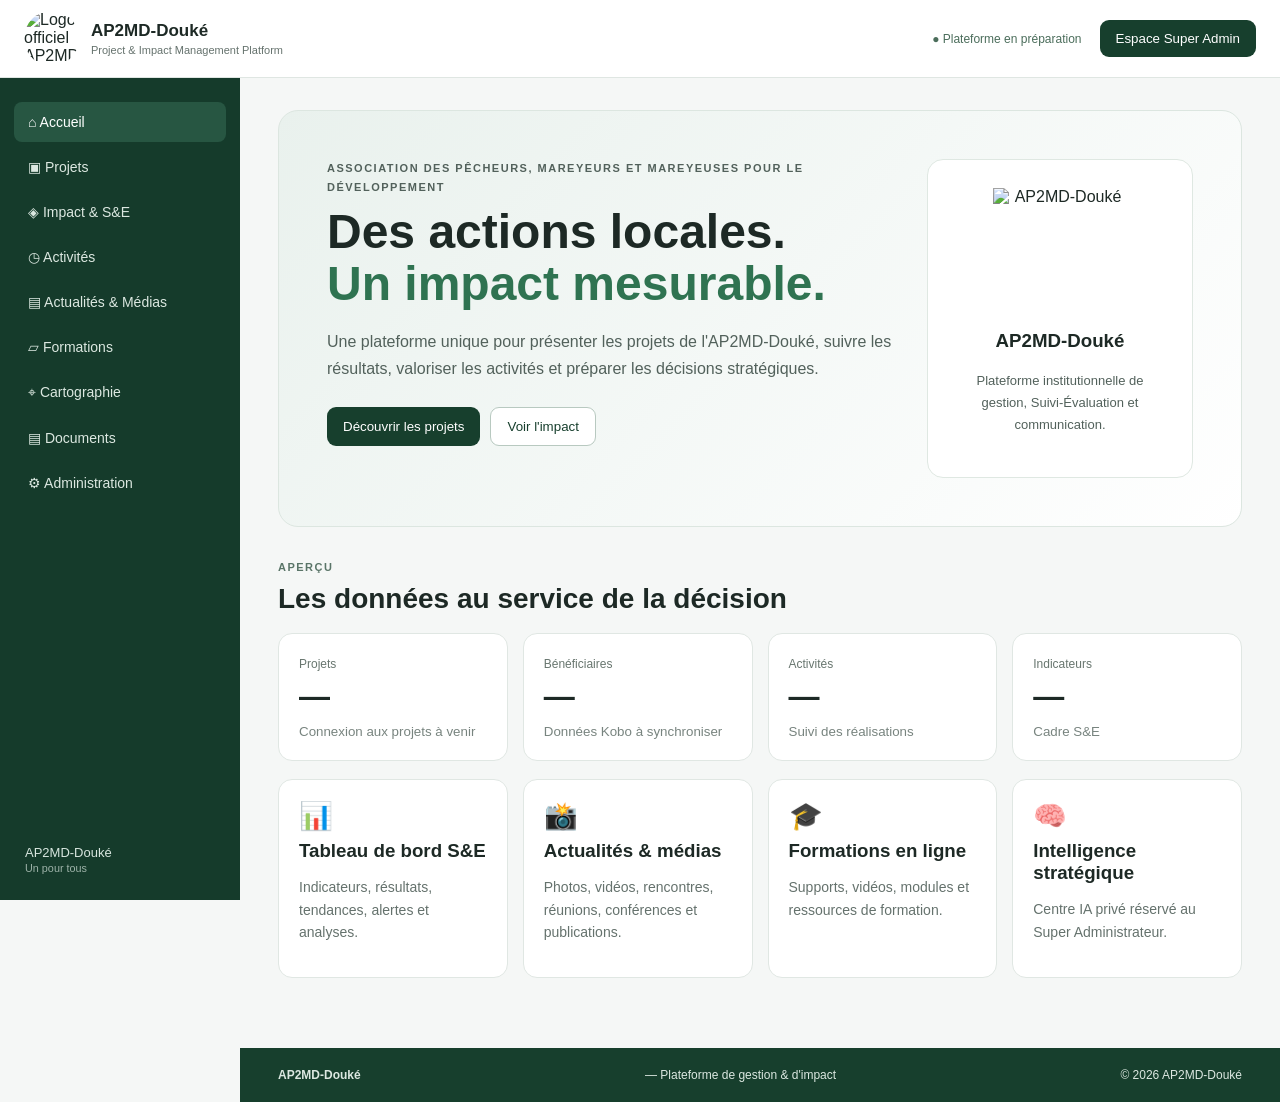
==== index.html @ ea9cf7ab "Installation de la première interface AP2MD-Douké" ====
<!DOCTYPE html>
<html lang="fr">
<head>
  <meta charset="UTF-8">
  <meta name="viewport" content="width=device-width, initial-scale=1.0">
  <title>AP2MD-Douké | Plateforme de gestion & d'impact</title>
  <meta name="description" content="Plateforme institutionnelle de gestion, suivi-évaluation et valorisation de l'impact de l'AP2MD-Douké.">
  <link rel="stylesheet" href="styles.css">
</head>
<body>
  <header class="topbar">
    <div class="brand">
      <img src="assets/logo-ap2md.jpg" alt="Logo officiel AP2MD-Douké">
      <div>
        <strong>AP2MD-Douké</strong>
        <span>Project & Impact Management Platform</span>
      </div>
    </div>
    <button class="menu-btn" onclick="toggleSidebar()">☰</button>
    <div class="top-actions">
      <span class="status">● Plateforme en préparation</span>
      <button class="admin-btn" onclick="showSection('admin')">Espace Super Admin</button>
    </div>
  </header>

  <aside id="sidebar">
    <nav>
      <button class="nav-item active" onclick="showSection('home', this)">⌂ Accueil</button>
      <button class="nav-item" onclick="showSection('projects', this)">▣ Projets</button>
      <button class="nav-item" onclick="showSection('impact', this)">◈ Impact & S&E</button>
      <button class="nav-item" onclick="showSection('activities', this)">◷ Activités</button>
      <button class="nav-item" onclick="showSection('media', this)">▤ Actualités & Médias</button>
      <button class="nav-item" onclick="showSection('training', this)">▱ Formations</button>
      <button class="nav-item" onclick="showSection('map', this)">⌖ Cartographie</button>
      <button class="nav-item" onclick="showSection('documents', this)">▤ Documents</button>
      <button class="nav-item" onclick="showSection('admin', this)">⚙ Administration</button>
    </nav>
    <div class="sidebar-footer">AP2MD-Douké<br><small>Un pour tous</small></div>
  </aside>

  <main>
    <section id="home" class="page active-page">
      <div class="hero">
        <div class="hero-copy">
          <p class="eyebrow">ASSOCIATION DES PÊCHEURS, MAREYEURS ET MAREYEUSES POUR LE DÉVELOPPEMENT</p>
          <h1>Des actions locales.<br><span>Un impact mesurable.</span></h1>
          <p>Une plateforme unique pour présenter les projets de l'AP2MD-Douké, suivre les résultats, valoriser les activités et préparer les décisions stratégiques.</p>
          <div class="hero-actions">
            <button onclick="showSection('projects')">Découvrir les projets</button>
            <button class="secondary" onclick="showSection('impact')">Voir l'impact</button>
          </div>
        </div>
        <div class="hero-card">
          <img src="assets/logo-ap2md.jpg" alt="AP2MD-Douké">
          <h3>AP2MD-Douké</h3>
          <p>Plateforme institutionnelle de gestion, Suivi-Évaluation et communication.</p>
        </div>
      </div>

      <div class="section-title">
        <div><p class="eyebrow">APERÇU</p><h2>Les données au service de la décision</h2></div>
      </div>
      <div class="cards">
        <div class="metric"><span>Projets</span><strong>—</strong><small>Connexion aux projets à venir</small></div>
        <div class="metric"><span>Bénéficiaires</span><strong>—</strong><small>Données Kobo à synchroniser</small></div>
        <div class="metric"><span>Activités</span><strong>—</strong><small>Suivi des réalisations</small></div>
        <div class="metric"><span>Indicateurs</span><strong>—</strong><small>Cadre S&E</small></div>
      </div>

      <div class="feature-grid">
        <article><div class="icon">📊</div><h3>Tableau de bord S&E</h3><p>Indicateurs, résultats, tendances, alertes et analyses.</p></article>
        <article><div class="icon">📸</div><h3>Actualités & médias</h3><p>Photos, vidéos, rencontres, réunions, conférences et publications.</p></article>
        <article><div class="icon">🎓</div><h3>Formations en ligne</h3><p>Supports, vidéos, modules et ressources de formation.</p></article>
        <article><div class="icon">🧠</div><h3>Intelligence stratégique</h3><p>Centre IA privé réservé au Super Administrateur.</p></article>
      </div>
    </section>

    <section id="projects" class="page">
      <div class="section-title"><p class="eyebrow">PORTFOLIO</p><h2>Projets AP2MD-Douké</h2></div>
      <div class="empty-panel"><h3>Les projets seront connectés ici</h3><p>Chaque projet aura sa fiche : bailleur, budget, dates, zones, objectifs, résultats, indicateurs, activités, médias et documents.</p><button onclick="showSection('admin')">Configurer le premier projet</button></div>
    </section>

    <section id="impact" class="page">
      <div class="section-title"><p class="eyebrow">SUIVI & ÉVALUATION</p><h2>Dashboard Impact</h2></div>
      <div class="dashboard-grid">
        <div class="panel large"><h3>Performance des indicateurs</h3><div class="placeholder-chart">Les graphiques apparaîtront après connexion aux données Kobo.</div></div>
        <div class="panel"><h3>Alertes S&E</h3><ul class="list"><li>● Aucune alerte — données non connectées</li><li>● Contrôle qualité automatique à venir</li><li>● Analyse des écarts à venir</li></ul></div>
      </div>
    </section>

    <section id="activities" class="page">
      <div class="section-title"><p class="eyebrow">MISE EN ŒUVRE</p><h2>Activités & suivi terrain</h2></div>
      <div class="empty-panel"><h3>Registre des activités</h3><p>Date, projet, activité, lieu, équipe, résultats, quantité, bénéficiaires, photos, pièces justificatives et coordonnées GPS.</p></div>
    </section>

    <section id="media" class="page">
      <div class="section-title"><p class="eyebrow">COMMUNICATION</p><h2>Actualités & Médias</h2></div>
      <div class="media-grid">
        <article class="media-card"><div class="media-placeholder">📷</div><h3>Photos d'activités</h3><p>Albums par projet, date, lieu et activité.</p></article>
        <article class="media-card"><div class="media-placeholder">🎥</div><h3>Vidéos</h3><p>Reportages, formations et événements.</p></article>
        <article class="media-card"><div class="media-placeholder">📰</div><h3>Publications</h3><p>Actualités et communications institutionnelles.</p></article>
      </div>
    </section>

    <section id="training" class="page">
      <div class="section-title"><p class="eyebrow">AP2MD ACADEMY</p><h2>Formations en ligne</h2></div>
      <div class="empty-panel"><h3>Centre de formation</h3><p>Modules, vidéos, PDF, évaluations, inscriptions et événements en direct pourront être ajoutés ici.</p></div>
    </section>

    <section id="map" class="page">
      <div class="section-title"><p class="eyebrow">TERRITOIRES</p><h2>Cartographie des interventions</h2></div>
      <div class="map-placeholder"><div>⌖</div><h3>Carte interactive AP2MD</h3><p>Les geopoints provenant de Kobo seront affichés ici après intégration.</p></div>
    </section>

    <section id="documents" class="page">
      <div class="section-title"><p class="eyebrow">RESSOURCES</p><h2>Bibliothèque documentaire</h2></div>
      <div class="empty-panel"><h3>Documents AP2MD</h3><p>TDR, rapports, conventions, PV, listes, guides, supports de formation et documents publics.</p></div>
    </section>

    <section id="admin" class="page">
      <div class="section-title"><p class="eyebrow">ACCÈS PRIVÉ</p><h2>Centre Super Administrateur</h2></div>
      <div class="admin-warning"><strong>Zone privée — Super Administrateur</strong><p>Cette interface est la structure de départ. La véritable authentification, les droits d'accès, la connexion Kobo, Supabase et les modules IA seront sécurisés côté serveur.</p></div>
      <div class="admin-grid">
        <article><div class="icon">🔗</div><h3>Connexion Kobo</h3><p>Synchronisation des soumissions et données terrain.</p><button>À configurer</button></article>
        <article><div class="icon">🧠</div><h3>Centre IA stratégique</h3><p>Analyse S&E, risques, rapports, planification et aide à la décision.</p><button>À configurer</button></article>
        <article><div class="icon">👥</div><h3>Utilisateurs & rôles</h3><p>Super Admin, administrateurs, S&E et utilisateurs autorisés.</p><button>À configurer</button></article>
        <article><div class="icon">⚙</div><h3>Paramètres</h3><p>Organisation, projets, indicateurs, sécurité et intégrations.</p><button>À configurer</button></article>
      </div>
    </section>
  </main>

  <footer>
    <strong>AP2MD-Douké</strong> — Plateforme de gestion & d'impact
    <span>© <span id="year"></span> AP2MD-Douké</span>
  </footer>

  <script src="app.js"></script>
</body>
</html>
---- styles.css ----
*{box-sizing:border-box}body{margin:0;font-family:Inter,Segoe UI,Arial,sans-serif;background:#f5f7f6;color:#1d2925}.topbar{height:78px;background:#fff;border-bottom:1px solid #dfe6e2;display:flex;align-items:center;justify-content:space-between;padding:10px 24px;position:fixed;top:0;left:0;right:0;z-index:20}.brand{display:flex;align-items:center;gap:12px}.brand img{width:55px;height:55px;object-fit:contain;border-radius:50%}.brand strong{display:block;font-size:17px}.brand span{display:block;font-size:11px;color:#65726d;margin-top:3px}.top-actions{display:flex;align-items:center;gap:18px}.status{font-size:12px;color:#4b6d5b}.admin-btn,.hero-actions button,.empty-panel button,.admin-grid button{border:0;border-radius:9px;padding:11px 16px;background:#173f2d;color:white;cursor:pointer}.menu-btn{display:none;border:0;background:transparent;font-size:24px}#sidebar{position:fixed;top:78px;bottom:0;left:0;width:240px;background:#153b2b;color:#fff;padding:24px 14px;z-index:15}.nav-item{display:block;width:100%;border:0;background:transparent;color:#dce8e1;text-align:left;padding:12px 14px;border-radius:8px;margin-bottom:5px;cursor:pointer;font-size:14px}.nav-item:hover,.nav-item.active{background:#275642;color:#fff}.sidebar-footer{position:absolute;bottom:25px;left:25px;font-size:13px;color:#d8e6df}.sidebar-footer small{opacity:.7}main{margin-left:240px;padding:110px 38px 70px;min-height:calc(100vh - 50px)}.page{display:none;max-width:1250px;margin:auto}.active-page{display:block}.hero{display:grid;grid-template-columns:1.5fr .7fr;gap:30px;background:linear-gradient(135deg,#e9f1ed,#fff);border:1px solid #dce6e0;border-radius:20px;padding:48px}.eyebrow{font-size:11px;letter-spacing:1.5px;font-weight:700;color:#5a7568;margin:0 0 10px}.hero h1{font-size:48px;line-height:1.08;margin:0 0 18px}.hero h1 span{color:#2f7351}.hero p{max-width:700px;line-height:1.7;color:#52615b}.hero-card{background:#fff;border:1px solid #dfe8e2;border-radius:16px;padding:28px;text-align:center;display:flex;flex-direction:column;align-items:center;justify-content:center}.hero-card img{width:135px;height:130px;object-fit:contain}.hero-card h3{margin:12px 0 5px}.hero-card p{font-size:13px}.hero-actions{display:flex;gap:10px;margin-top:25px}.hero-actions .secondary{background:#fff;color:#173f2d;border:1px solid #b8c9c0}.section-title{margin:34px 0 18px}.section-title h2{font-size:28px;margin:0}.cards{display:grid;grid-template-columns:repeat(4,1fr);gap:15px}.metric,.panel,.feature-grid article,.media-card,.admin-grid article,.empty-panel{background:#fff;border:1px solid #e0e7e3;border-radius:14px;padding:20px}.metric span{font-size:12px;color:#68766f}.metric strong{display:block;font-size:31px;margin:7px 0}.metric small{color:#78847f}.feature-grid,.admin-grid,.media-grid{display:grid;grid-template-columns:repeat(4,1fr);gap:15px;margin-top:18px}.feature-grid article h3,.media-card h3,.admin-grid h3{margin:8px 0}.feature-grid article p,.media-card p,.admin-grid p,.empty-panel p{color:#65726d;line-height:1.6;font-size:14px}.icon{font-size:27px}.dashboard-grid{display:grid;grid-template-columns:2fr 1fr;gap:15px}.panel h3{margin-top:0}.placeholder-chart{height:280px;border:1px dashed #c6d3cc;border-radius:10px;display:flex;align-items:center;justify-content:center;color:#7b8982}.list{padding:0;list-style:none;line-height:2.5;color:#5d6d65;font-size:13px}.media-grid{grid-template-columns:repeat(3,1fr)}.media-placeholder{height:170px;border-radius:10px;background:#eef3f0;display:flex;align-items:center;justify-content:center;font-size:50px}.map-placeholder{height:430px;border-radius:16px;background:#e7eeea;border:1px solid #d6e0da;display:flex;flex-direction:column;align-items:center;justify-content:center;text-align:center}.map-placeholder div{font-size:70px}.admin-warning{background:#fff8e8;border:1px solid #ead9ad;padding:18px;border-radius:12px;margin-bottom:18px}.admin-warning p{margin-bottom:0;color:#6f6347;font-size:14px}.admin-grid{grid-template-columns:repeat(2,1fr)}.admin-grid button{background:#e9efeb;color:#234936}.empty-panel{text-align:center;padding:50px}.empty-panel h3{font-size:21px}footer{margin-left:240px;background:#173f2d;color:#dce8e1;padding:20px 38px;font-size:12px;display:flex;justify-content:space-between}@media(max-width:900px){.top-actions{display:none}.menu-btn{display:block}#sidebar{transform:translateX(-100%);transition:.2s}.sidebar-open#sidebar{transform:translateX(0)}main,footer{margin-left:0}.hero{grid-template-columns:1fr;padding:30px}.hero h1{font-size:38px}.cards{grid-template-columns:repeat(2,1fr)}.feature-grid,.admin-grid{grid-template-columns:1fr 1fr}.media-grid{grid-template-columns:1fr}.dashboard-grid{grid-template-columns:1fr}}@media(max-width:560px){main{padding:100px 15px 50px}.brand span{display:none}.cards,.feature-grid,.admin-grid{grid-template-columns:1fr}.hero{padding:24px}.hero h1{font-size:32px}footer{padding:18px 15px;gap:10px;flex-direction:column}}
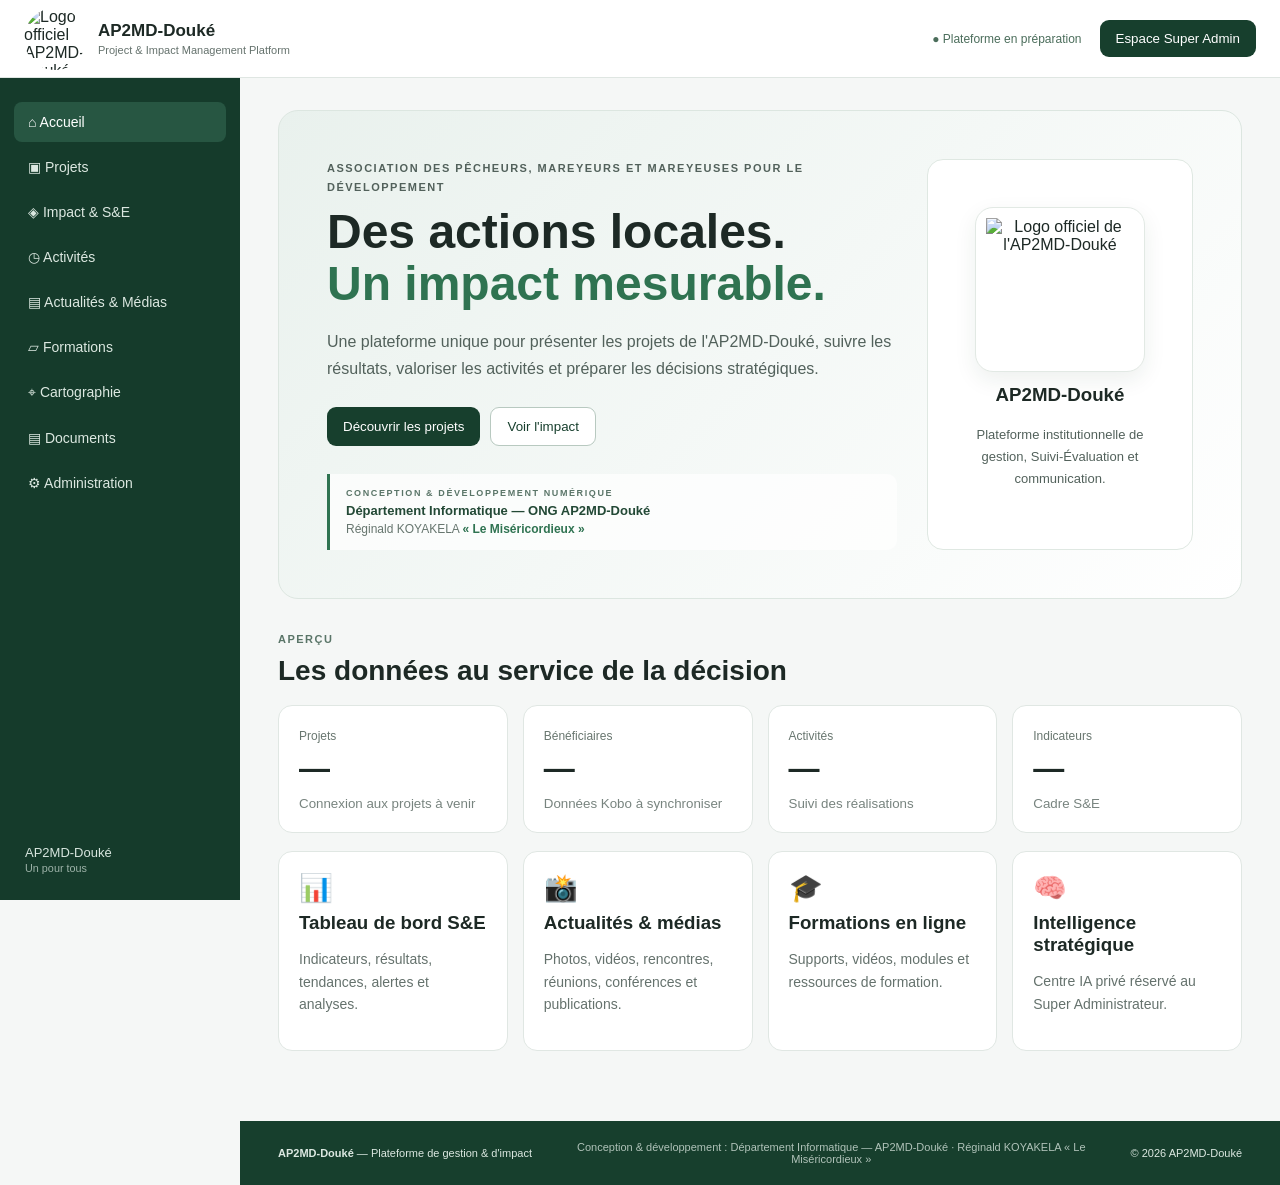
==== commit 090c4127: "Add files via upload Mise à jour AP2MD CONNECT PRO — Logo officiel et identité numérique" ====
--- a/index.html
+++ b/index.html
@@ -49,9 +49,16 @@
             <button onclick="showSection('projects')">Découvrir les projets</button>
             <button class="secondary" onclick="showSection('impact')">Voir l'impact</button>
           </div>
+          <div class="developer-credit">
+            <span class="developer-label">CONCEPTION & DÉVELOPPEMENT NUMÉRIQUE</span>
+            <strong>Département Informatique — ONG AP2MD-Douké</strong>
+            <span>Réginald KOYAKELA <em>« Le Miséricordieux »</em></span>
+          </div>
         </div>
         <div class="hero-card">
-          <img src="assets/logo-ap2md.jpg" alt="AP2MD-Douké">
+          <div class="hero-logo-wrap">
+            <img src="assets/logo-ap2md.jpg" alt="Logo officiel de l'AP2MD-Douké">
+          </div>
           <h3>AP2MD-Douké</h3>
           <p>Plateforme institutionnelle de gestion, Suivi-Évaluation et communication.</p>
         </div>
@@ -130,7 +137,8 @@
   </main>
 
   <footer>
-    <strong>AP2MD-Douké</strong> — Plateforme de gestion & d'impact
+    <div><strong>AP2MD-Douké</strong> — Plateforme de gestion & d'impact</div>
+    <div class="footer-credit">Conception & développement : Département Informatique — AP2MD-Douké · Réginald KOYAKELA « Le Miséricordieux »</div>
     <span>© <span id="year"></span> AP2MD-Douké</span>
   </footer>
 
--- a/styles.css
+++ b/styles.css
@@ -1 +1 @@
-*{box-sizing:border-box}body{margin:0;font-family:Inter,Segoe UI,Arial,sans-serif;background:#f5f7f6;color:#1d2925}.topbar{height:78px;background:#fff;border-bottom:1px solid #dfe6e2;display:flex;align-items:center;justify-content:space-between;padding:10px 24px;position:fixed;top:0;left:0;right:0;z-index:20}.brand{display:flex;align-items:center;gap:12px}.brand img{width:55px;height:55px;object-fit:contain;border-radius:50%}.brand strong{display:block;font-size:17px}.brand span{display:block;font-size:11px;color:#65726d;margin-top:3px}.top-actions{display:flex;align-items:center;gap:18px}.status{font-size:12px;color:#4b6d5b}.admin-btn,.hero-actions button,.empty-panel button,.admin-grid button{border:0;border-radius:9px;padding:11px 16px;background:#173f2d;color:white;cursor:pointer}.menu-btn{display:none;border:0;background:transparent;font-size:24px}#sidebar{position:fixed;top:78px;bottom:0;left:0;width:240px;background:#153b2b;color:#fff;padding:24px 14px;z-index:15}.nav-item{display:block;width:100%;border:0;background:transparent;color:#dce8e1;text-align:left;padding:12px 14px;border-radius:8px;margin-bottom:5px;cursor:pointer;font-size:14px}.nav-item:hover,.nav-item.active{background:#275642;color:#fff}.sidebar-footer{position:absolute;bottom:25px;left:25px;font-size:13px;color:#d8e6df}.sidebar-footer small{opacity:.7}main{margin-left:240px;padding:110px 38px 70px;min-height:calc(100vh - 50px)}.page{display:none;max-width:1250px;margin:auto}.active-page{display:block}.hero{display:grid;grid-template-columns:1.5fr .7fr;gap:30px;background:linear-gradient(135deg,#e9f1ed,#fff);border:1px solid #dce6e0;border-radius:20px;padding:48px}.eyebrow{font-size:11px;letter-spacing:1.5px;font-weight:700;color:#5a7568;margin:0 0 10px}.hero h1{font-size:48px;line-height:1.08;margin:0 0 18px}.hero h1 span{color:#2f7351}.hero p{max-width:700px;line-height:1.7;color:#52615b}.hero-card{background:#fff;border:1px solid #dfe8e2;border-radius:16px;padding:28px;text-align:center;display:flex;flex-direction:column;align-items:center;justify-content:center}.hero-card img{width:135px;height:130px;object-fit:contain}.hero-card h3{margin:12px 0 5px}.hero-card p{font-size:13px}.hero-actions{display:flex;gap:10px;margin-top:25px}.hero-actions .secondary{background:#fff;color:#173f2d;border:1px solid #b8c9c0}.section-title{margin:34px 0 18px}.section-title h2{font-size:28px;margin:0}.cards{display:grid;grid-template-columns:repeat(4,1fr);gap:15px}.metric,.panel,.feature-grid article,.media-card,.admin-grid article,.empty-panel{background:#fff;border:1px solid #e0e7e3;border-radius:14px;padding:20px}.metric span{font-size:12px;color:#68766f}.metric strong{display:block;font-size:31px;margin:7px 0}.metric small{color:#78847f}.feature-grid,.admin-grid,.media-grid{display:grid;grid-template-columns:repeat(4,1fr);gap:15px;margin-top:18px}.feature-grid article h3,.media-card h3,.admin-grid h3{margin:8px 0}.feature-grid article p,.media-card p,.admin-grid p,.empty-panel p{color:#65726d;line-height:1.6;font-size:14px}.icon{font-size:27px}.dashboard-grid{display:grid;grid-template-columns:2fr 1fr;gap:15px}.panel h3{margin-top:0}.placeholder-chart{height:280px;border:1px dashed #c6d3cc;border-radius:10px;display:flex;align-items:center;justify-content:center;color:#7b8982}.list{padding:0;list-style:none;line-height:2.5;color:#5d6d65;font-size:13px}.media-grid{grid-template-columns:repeat(3,1fr)}.media-placeholder{height:170px;border-radius:10px;background:#eef3f0;display:flex;align-items:center;justify-content:center;font-size:50px}.map-placeholder{height:430px;border-radius:16px;background:#e7eeea;border:1px solid #d6e0da;display:flex;flex-direction:column;align-items:center;justify-content:center;text-align:center}.map-placeholder div{font-size:70px}.admin-warning{background:#fff8e8;border:1px solid #ead9ad;padding:18px;border-radius:12px;margin-bottom:18px}.admin-warning p{margin-bottom:0;color:#6f6347;font-size:14px}.admin-grid{grid-template-columns:repeat(2,1fr)}.admin-grid button{background:#e9efeb;color:#234936}.empty-panel{text-align:center;padding:50px}.empty-panel h3{font-size:21px}footer{margin-left:240px;background:#173f2d;color:#dce8e1;padding:20px 38px;font-size:12px;display:flex;justify-content:space-between}@media(max-width:900px){.top-actions{display:none}.menu-btn{display:block}#sidebar{transform:translateX(-100%);transition:.2s}.sidebar-open#sidebar{transform:translateX(0)}main,footer{margin-left:0}.hero{grid-template-columns:1fr;padding:30px}.hero h1{font-size:38px}.cards{grid-template-columns:repeat(2,1fr)}.feature-grid,.admin-grid{grid-template-columns:1fr 1fr}.media-grid{grid-template-columns:1fr}.dashboard-grid{grid-template-columns:1fr}}@media(max-width:560px){main{padding:100px 15px 50px}.brand span{display:none}.cards,.feature-grid,.admin-grid{grid-template-columns:1fr}.hero{padding:24px}.hero h1{font-size:32px}footer{padding:18px 15px;gap:10px;flex-direction:column}}
+*{box-sizing:border-box}body{margin:0;font-family:Inter,Segoe UI,Arial,sans-serif;background:#f5f7f6;color:#1d2925}.topbar{height:78px;background:#fff;border-bottom:1px solid #dfe6e2;display:flex;align-items:center;justify-content:space-between;padding:10px 24px;position:fixed;top:0;left:0;right:0;z-index:20}.brand{display:flex;align-items:center;gap:12px}.brand img{width:62px;height:62px;object-fit:contain;border-radius:50%;background:#fff;display:block}.brand strong{display:block;font-size:17px}.brand span{display:block;font-size:11px;color:#65726d;margin-top:3px}.top-actions{display:flex;align-items:center;gap:18px}.status{font-size:12px;color:#4b6d5b}.admin-btn,.hero-actions button,.empty-panel button,.admin-grid button{border:0;border-radius:9px;padding:11px 16px;background:#173f2d;color:white;cursor:pointer}.menu-btn{display:none;border:0;background:transparent;font-size:24px}#sidebar{position:fixed;top:78px;bottom:0;left:0;width:240px;background:#153b2b;color:#fff;padding:24px 14px;z-index:15}.nav-item{display:block;width:100%;border:0;background:transparent;color:#dce8e1;text-align:left;padding:12px 14px;border-radius:8px;margin-bottom:5px;cursor:pointer;font-size:14px}.nav-item:hover,.nav-item.active{background:#275642;color:#fff}.sidebar-footer{position:absolute;bottom:25px;left:25px;font-size:13px;color:#d8e6df}.sidebar-footer small{opacity:.7}main{margin-left:240px;padding:110px 38px 70px;min-height:calc(100vh - 50px)}.page{display:none;max-width:1250px;margin:auto}.active-page{display:block}.hero{display:grid;grid-template-columns:1.5fr .7fr;gap:30px;background:linear-gradient(135deg,#e9f1ed,#fff);border:1px solid #dce6e0;border-radius:20px;padding:48px}.eyebrow{font-size:11px;letter-spacing:1.5px;font-weight:700;color:#5a7568;margin:0 0 10px}.hero h1{font-size:48px;line-height:1.08;margin:0 0 18px}.hero h1 span{color:#2f7351}.hero p{max-width:700px;line-height:1.7;color:#52615b}.hero-card{background:#fff;border:1px solid #dfe8e2;border-radius:16px;padding:28px;text-align:center;display:flex;flex-direction:column;align-items:center;justify-content:center}.hero-logo-wrap{width:170px;height:165px;display:flex;align-items:center;justify-content:center;background:#fff;border:1px solid #e2e9e4;border-radius:18px;padding:10px;box-shadow:0 8px 22px rgba(21,59,43,.08)}.hero-card img{width:100%;height:100%;object-fit:contain}.hero-card h3{margin:12px 0 5px}.hero-card p{font-size:13px}.hero-actions{display:flex;gap:10px;margin-top:25px;flex-wrap:wrap}.developer-credit{margin-top:28px;padding:14px 16px;border-left:3px solid #2f7351;background:rgba(255,255,255,.72);border-radius:0 10px 10px 0;max-width:620px}.developer-credit .developer-label{display:block;font-size:9px;letter-spacing:1.6px;font-weight:800;color:#5a7568;margin-bottom:5px}.developer-credit strong{display:block;font-size:13px;color:#234936}.developer-credit span:last-child{display:block;margin-top:4px;font-size:12px;color:#66756e}.developer-credit em{font-style:normal;color:#2f7351;font-weight:600}.hero-actions .secondary{background:#fff;color:#173f2d;border:1px solid #b8c9c0}.section-title{margin:34px 0 18px}.section-title h2{font-size:28px;margin:0}.cards{display:grid;grid-template-columns:repeat(4,1fr);gap:15px}.metric,.panel,.feature-grid article,.media-card,.admin-grid article,.empty-panel{background:#fff;border:1px solid #e0e7e3;border-radius:14px;padding:20px}.metric span{font-size:12px;color:#68766f}.metric strong{display:block;font-size:31px;margin:7px 0}.metric small{color:#78847f}.feature-grid,.admin-grid,.media-grid{display:grid;grid-template-columns:repeat(4,1fr);gap:15px;margin-top:18px}.feature-grid article h3,.media-card h3,.admin-grid h3{margin:8px 0}.feature-grid article p,.media-card p,.admin-grid p,.empty-panel p{color:#65726d;line-height:1.6;font-size:14px}.icon{font-size:27px}.dashboard-grid{display:grid;grid-template-columns:2fr 1fr;gap:15px}.panel h3{margin-top:0}.placeholder-chart{height:280px;border:1px dashed #c6d3cc;border-radius:10px;display:flex;align-items:center;justify-content:center;color:#7b8982}.list{padding:0;list-style:none;line-height:2.5;color:#5d6d65;font-size:13px}.media-grid{grid-template-columns:repeat(3,1fr)}.media-placeholder{height:170px;border-radius:10px;background:#eef3f0;display:flex;align-items:center;justify-content:center;font-size:50px}.map-placeholder{height:430px;border-radius:16px;background:#e7eeea;border:1px solid #d6e0da;display:flex;flex-direction:column;align-items:center;justify-content:center;text-align:center}.map-placeholder div{font-size:70px}.admin-warning{background:#fff8e8;border:1px solid #ead9ad;padding:18px;border-radius:12px;margin-bottom:18px}.admin-warning p{margin-bottom:0;color:#6f6347;font-size:14px}.admin-grid{grid-template-columns:repeat(2,1fr)}.admin-grid button{background:#e9efeb;color:#234936}.empty-panel{text-align:center;padding:50px}.empty-panel h3{font-size:21px}footer{margin-left:240px;background:#173f2d;color:#dce8e1;padding:20px 38px;font-size:11px;display:flex;align-items:center;gap:22px;justify-content:space-between}.footer-credit{opacity:.78;text-align:center;flex:1}@media(max-width:900px){.top-actions{display:none}.menu-btn{display:block}#sidebar{transform:translateX(-100%);transition:.2s}.sidebar-open#sidebar{transform:translateX(0)}main,footer{margin-left:0}.hero{grid-template-columns:1fr;padding:30px}.hero h1{font-size:38px}.cards{grid-template-columns:repeat(2,1fr)}.feature-grid,.admin-grid{grid-template-columns:1fr 1fr}.media-grid{grid-template-columns:1fr}.dashboard-grid{grid-template-columns:1fr}}@media(max-width:560px){main{padding:100px 15px 50px}.brand span{display:none}.cards,.feature-grid,.admin-grid{grid-template-columns:1fr}.hero{padding:24px}.hero h1{font-size:32px}footer{padding:18px 15px;gap:10px;flex-direction:column}.footer-credit{text-align:left}}
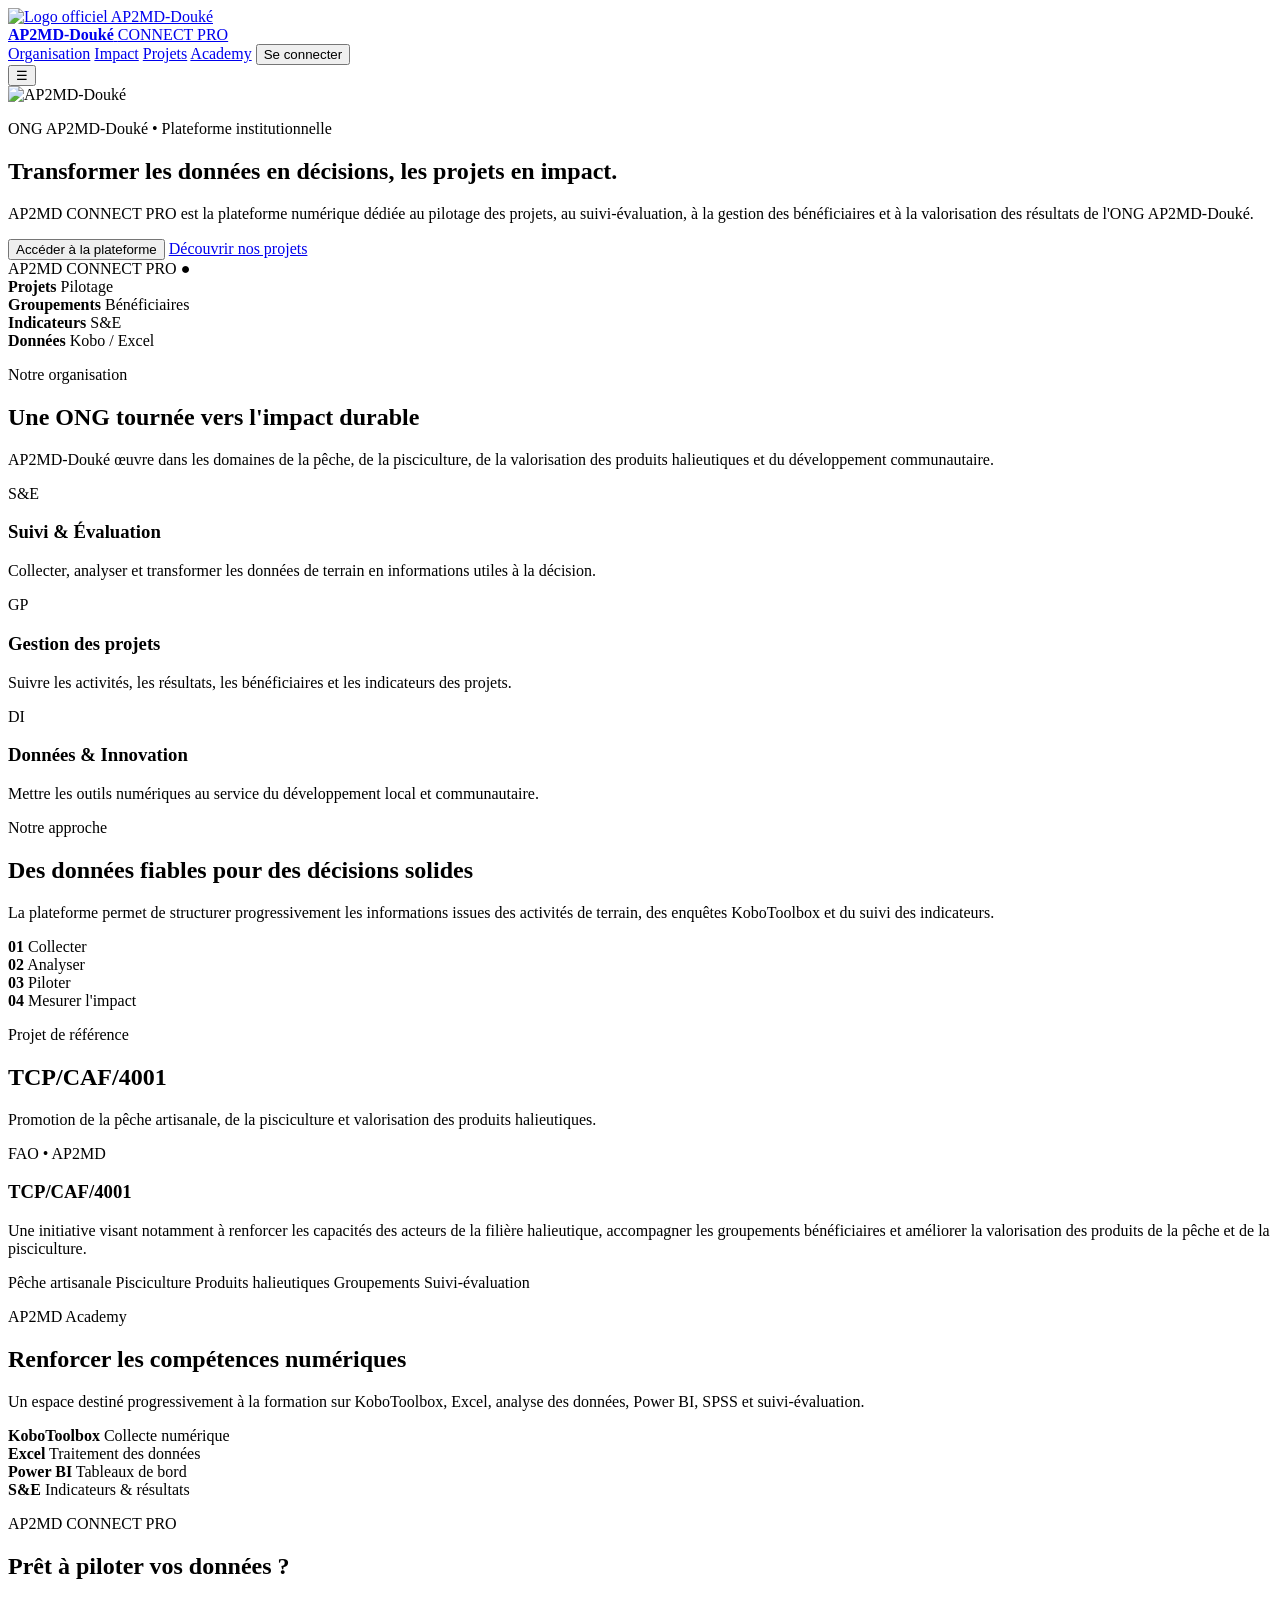
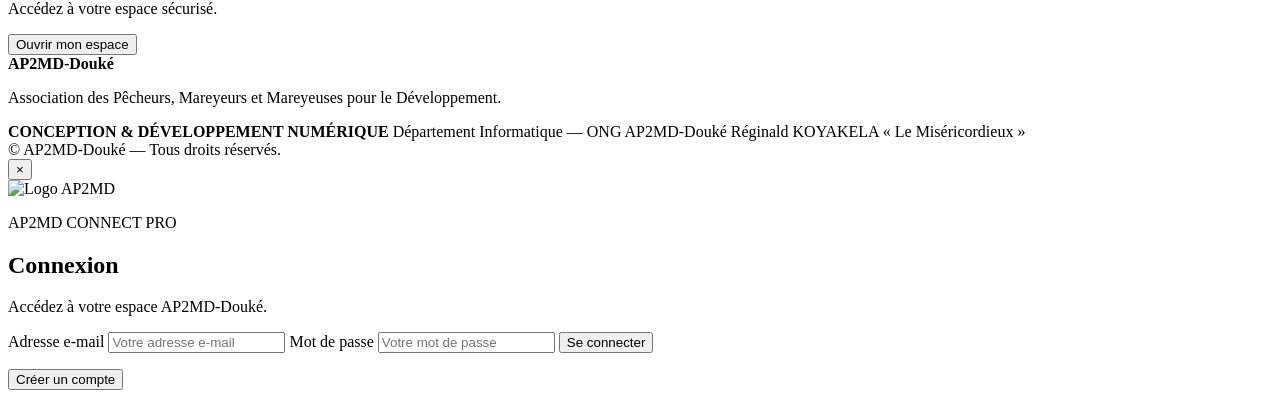
==== commit b02120be: "Add initial HTML structure for AP2MD CONNECT PRO" ====
--- a/index.html
+++ b/index.html
@@ -3,145 +3,587 @@
 <head>
   <meta charset="UTF-8">
   <meta name="viewport" content="width=device-width, initial-scale=1.0">
-  <title>AP2MD-Douké | Plateforme de gestion & d'impact</title>
-  <meta name="description" content="Plateforme institutionnelle de gestion, suivi-évaluation et valorisation de l'impact de l'AP2MD-Douké.">
-  <link rel="stylesheet" href="styles.css">
+
+  <title>AP2MD CONNECT PRO — AP2MD-Douké</title>
+
+  <meta name="description"
+        content="AP2MD CONNECT PRO — Plateforme numérique de gestion, suivi-évaluation et pilotage des projets de l'ONG AP2MD-Douké.">
+
+  <link rel="stylesheet" href="style.css">
 </head>
+
 <body>
-  <header class="topbar">
-    <div class="brand">
-      <img src="assets/logo-ap2md.jpg" alt="Logo officiel AP2MD-Douké">
+
+  <!-- ================= HEADER ================= -->
+
+  <header class="site-header">
+
+    <div class="header-inner">
+
+      <a href="#" class="brand">
+
+        <div class="brand-logo">
+          <img
+            src="assets/logo-ap2md-officiel.jpg"
+            alt="Logo officiel AP2MD-Douké">
+        </div>
+
+        <div class="brand-text">
+          <strong>AP2MD-Douké</strong>
+          <span>CONNECT PRO</span>
+        </div>
+
+      </a>
+
+
+      <nav id="nav" class="main-nav">
+
+        <a href="#organisation">Organisation</a>
+
+        <a href="#impact">Impact</a>
+
+        <a href="#projets">Projets</a>
+
+        <a href="#academy">Academy</a>
+
+        <button id="loginBtn" class="btn btn-primary">
+          Se connecter
+        </button>
+
+      </nav>
+
+
+      <button id="menuBtn"
+              class="menu-btn"
+              aria-label="Ouvrir le menu">
+        ☰
+      </button>
+
+    </div>
+
+  </header>
+
+
+  <!-- ================= HERO ================= -->
+
+  <main>
+
+    <section class="hero">
+
+      <div class="hero-content">
+
+        <div class="hero-logo">
+          <img
+            src="assets/logo-ap2md-officiel.jpg"
+            alt="AP2MD-Douké">
+        </div>
+
+
+        <p class="eyebrow">
+          ONG AP2MD-Douké • Plateforme institutionnelle
+        </p>
+
+
+        <h1>
+          Transformer les données en décisions,
+          <span>les projets en impact.</span>
+        </h1>
+
+
+        <p class="hero-description">
+
+          AP2MD CONNECT PRO est la plateforme numérique dédiée
+          au pilotage des projets, au suivi-évaluation,
+          à la gestion des bénéficiaires et à la valorisation
+          des résultats de l'ONG AP2MD-Douké.
+
+        </p>
+
+
+        <div class="hero-actions">
+
+          <button id="heroLogin"
+                  class="btn btn-primary">
+            Accéder à la plateforme
+          </button>
+
+          <a href="#projets"
+             class="btn btn-secondary">
+            Découvrir nos projets
+          </a>
+
+        </div>
+
+      </div>
+
+
+      <div class="hero-panel">
+
+        <div class="dashboard-preview">
+
+          <div class="preview-header">
+            <span>AP2MD CONNECT PRO</span>
+            <span class="status-dot">●</span>
+          </div>
+
+
+          <div class="preview-grid">
+
+            <div class="preview-card">
+              <strong>Projets</strong>
+              <span>Pilotage</span>
+            </div>
+
+            <div class="preview-card">
+              <strong>Groupements</strong>
+              <span>Bénéficiaires</span>
+            </div>
+
+            <div class="preview-card">
+              <strong>Indicateurs</strong>
+              <span>S&E</span>
+            </div>
+
+            <div class="preview-card">
+              <strong>Données</strong>
+              <span>Kobo / Excel</span>
+            </div>
+
+          </div>
+
+        </div>
+
+      </div>
+
+    </section>
+
+
+    <!-- ================= ORGANISATION ================= -->
+
+    <section id="organisation"
+             class="section">
+
+      <div class="section-heading">
+
+        <p class="eyebrow">
+          Notre organisation
+        </p>
+
+        <h2>
+          Une ONG tournée vers l'impact durable
+        </h2>
+
+        <p>
+          AP2MD-Douké œuvre dans les domaines de la pêche,
+          de la pisciculture, de la valorisation des produits
+          halieutiques et du développement communautaire.
+        </p>
+
+      </div>
+
+
+      <div class="feature-grid">
+
+        <article class="feature-card">
+
+          <div class="feature-icon">
+            S&E
+          </div>
+
+          <h3>
+            Suivi & Évaluation
+          </h3>
+
+          <p>
+            Collecter, analyser et transformer les données
+            de terrain en informations utiles à la décision.
+          </p>
+
+        </article>
+
+
+        <article class="feature-card">
+
+          <div class="feature-icon">
+            GP
+          </div>
+
+          <h3>
+            Gestion des projets
+          </h3>
+
+          <p>
+            Suivre les activités, les résultats,
+            les bénéficiaires et les indicateurs des projets.
+          </p>
+
+        </article>
+
+
+        <article class="feature-card">
+
+          <div class="feature-icon">
+            DI
+          </div>
+
+          <h3>
+            Données & Innovation
+          </h3>
+
+          <p>
+            Mettre les outils numériques au service
+            du développement local et communautaire.
+          </p>
+
+        </article>
+
+      </div>
+
+    </section>
+
+
+    <!-- ================= IMPACT ================= -->
+
+    <section id="impact"
+             class="section section-dark">
+
+      <div class="section-heading">
+
+        <p class="eyebrow">
+          Notre approche
+        </p>
+
+        <h2>
+          Des données fiables pour des décisions solides
+        </h2>
+
+        <p>
+          La plateforme permet de structurer progressivement
+          les informations issues des activités de terrain,
+          des enquêtes KoboToolbox et du suivi des indicateurs.
+        </p>
+
+      </div>
+
+
+      <div class="stats-grid">
+
+        <div class="stat-card">
+          <strong>01</strong>
+          <span>Collecter</span>
+        </div>
+
+        <div class="stat-card">
+          <strong>02</strong>
+          <span>Analyser</span>
+        </div>
+
+        <div class="stat-card">
+          <strong>03</strong>
+          <span>Piloter</span>
+        </div>
+
+        <div class="stat-card">
+          <strong>04</strong>
+          <span>Mesurer l'impact</span>
+        </div>
+
+      </div>
+
+    </section>
+
+
+    <!-- ================= PROJETS ================= -->
+
+    <section id="projets"
+             class="section">
+
+      <div class="section-heading">
+
+        <p class="eyebrow">
+          Projet de référence
+        </p>
+
+        <h2>
+          TCP/CAF/4001
+        </h2>
+
+        <p>
+          Promotion de la pêche artisanale, de la pisciculture
+          et valorisation des produits halieutiques.
+        </p>
+
+      </div>
+
+
+      <div class="project-card">
+
+        <div class="project-badge">
+          FAO • AP2MD
+        </div>
+
+
+        <h3>
+          TCP/CAF/4001
+        </h3>
+
+
+        <p>
+          Une initiative visant notamment à renforcer les capacités
+          des acteurs de la filière halieutique, accompagner les
+          groupements bénéficiaires et améliorer la valorisation
+          des produits de la pêche et de la pisciculture.
+        </p>
+
+
+        <div class="project-tags">
+
+          <span>Pêche artisanale</span>
+
+          <span>Pisciculture</span>
+
+          <span>Produits halieutiques</span>
+
+          <span>Groupements</span>
+
+          <span>Suivi-évaluation</span>
+
+        </div>
+
+      </div>
+
+    </section>
+
+
+    <!-- ================= ACADEMY ================= -->
+
+    <section id="academy"
+             class="section section-dark">
+
+      <div class="section-heading">
+
+        <p class="eyebrow">
+          AP2MD Academy
+        </p>
+
+        <h2>
+          Renforcer les compétences numériques
+        </h2>
+
+        <p>
+          Un espace destiné progressivement à la formation
+          sur KoboToolbox, Excel, analyse des données,
+          Power BI, SPSS et suivi-évaluation.
+        </p>
+
+      </div>
+
+
+      <div class="academy-grid">
+
+        <div class="academy-card">
+          <strong>KoboToolbox</strong>
+          <span>Collecte numérique</span>
+        </div>
+
+        <div class="academy-card">
+          <strong>Excel</strong>
+          <span>Traitement des données</span>
+        </div>
+
+        <div class="academy-card">
+          <strong>Power BI</strong>
+          <span>Tableaux de bord</span>
+        </div>
+
+        <div class="academy-card">
+          <strong>S&E</strong>
+          <span>Indicateurs & résultats</span>
+        </div>
+
+      </div>
+
+    </section>
+
+
+    <!-- ================= CTA ================= -->
+
+    <section class="cta-section">
+
       <div>
-        <strong>AP2MD-Douké</strong>
-        <span>Project & Impact Management Platform</span>
-      </div>
+
+        <p class="eyebrow">
+          AP2MD CONNECT PRO
+        </p>
+
+        <h2>
+          Prêt à piloter vos données ?
+        </h2>
+
+        <p>
+          Accédez à votre espace sécurisé.
+        </p>
+
+      </div>
+
+
+      <button id="ctaLogin"
+              class="btn btn-primary">
+        Ouvrir mon espace
+      </button>
+
+    </section>
+
+  </main>
+
+
+  <!-- ================= FOOTER ================= -->
+
+  <footer class="site-footer">
+
+    <div class="footer-inner">
+
+      <div>
+
+        <strong>
+          AP2MD-Douké
+        </strong>
+
+        <p>
+          Association des Pêcheurs, Mareyeurs et Mareyeuses
+          pour le Développement.
+        </p>
+
+      </div>
+
+
+      <div class="developer-credit">
+
+        <strong>
+          CONCEPTION & DÉVELOPPEMENT NUMÉRIQUE
+        </strong>
+
+        <span>
+          Département Informatique — ONG AP2MD-Douké
+        </span>
+
+        <span>
+          Réginald KOYAKELA « Le Miséricordieux »
+        </span>
+
+      </div>
+
     </div>
-    <button class="menu-btn" onclick="toggleSidebar()">☰</button>
-    <div class="top-actions">
-      <span class="status">● Plateforme en préparation</span>
-      <button class="admin-btn" onclick="showSection('admin')">Espace Super Admin</button>
+
+
+    <div class="footer-bottom">
+
+      © <span id="year"></span>
+      AP2MD-Douké — Tous droits réservés.
+
     </div>
-  </header>
-
-  <aside id="sidebar">
-    <nav>
-      <button class="nav-item active" onclick="showSection('home', this)">⌂ Accueil</button>
-      <button class="nav-item" onclick="showSection('projects', this)">▣ Projets</button>
-      <button class="nav-item" onclick="showSection('impact', this)">◈ Impact & S&E</button>
-      <button class="nav-item" onclick="showSection('activities', this)">◷ Activités</button>
-      <button class="nav-item" onclick="showSection('media', this)">▤ Actualités & Médias</button>
-      <button class="nav-item" onclick="showSection('training', this)">▱ Formations</button>
-      <button class="nav-item" onclick="showSection('map', this)">⌖ Cartographie</button>
-      <button class="nav-item" onclick="showSection('documents', this)">▤ Documents</button>
-      <button class="nav-item" onclick="showSection('admin', this)">⚙ Administration</button>
-    </nav>
-    <div class="sidebar-footer">AP2MD-Douké<br><small>Un pour tous</small></div>
-  </aside>
-
-  <main>
-    <section id="home" class="page active-page">
-      <div class="hero">
-        <div class="hero-copy">
-          <p class="eyebrow">ASSOCIATION DES PÊCHEURS, MAREYEURS ET MAREYEUSES POUR LE DÉVELOPPEMENT</p>
-          <h1>Des actions locales.<br><span>Un impact mesurable.</span></h1>
-          <p>Une plateforme unique pour présenter les projets de l'AP2MD-Douké, suivre les résultats, valoriser les activités et préparer les décisions stratégiques.</p>
-          <div class="hero-actions">
-            <button onclick="showSection('projects')">Découvrir les projets</button>
-            <button class="secondary" onclick="showSection('impact')">Voir l'impact</button>
-          </div>
-          <div class="developer-credit">
-            <span class="developer-label">CONCEPTION & DÉVELOPPEMENT NUMÉRIQUE</span>
-            <strong>Département Informatique — ONG AP2MD-Douké</strong>
-            <span>Réginald KOYAKELA <em>« Le Miséricordieux »</em></span>
-          </div>
-        </div>
-        <div class="hero-card">
-          <div class="hero-logo-wrap">
-            <img src="assets/logo-ap2md.jpg" alt="Logo officiel de l'AP2MD-Douké">
-          </div>
-          <h3>AP2MD-Douké</h3>
-          <p>Plateforme institutionnelle de gestion, Suivi-Évaluation et communication.</p>
-        </div>
-      </div>
-
-      <div class="section-title">
-        <div><p class="eyebrow">APERÇU</p><h2>Les données au service de la décision</h2></div>
-      </div>
-      <div class="cards">
-        <div class="metric"><span>Projets</span><strong>—</strong><small>Connexion aux projets à venir</small></div>
-        <div class="metric"><span>Bénéficiaires</span><strong>—</strong><small>Données Kobo à synchroniser</small></div>
-        <div class="metric"><span>Activités</span><strong>—</strong><small>Suivi des réalisations</small></div>
-        <div class="metric"><span>Indicateurs</span><strong>—</strong><small>Cadre S&E</small></div>
-      </div>
-
-      <div class="feature-grid">
-        <article><div class="icon">📊</div><h3>Tableau de bord S&E</h3><p>Indicateurs, résultats, tendances, alertes et analyses.</p></article>
-        <article><div class="icon">📸</div><h3>Actualités & médias</h3><p>Photos, vidéos, rencontres, réunions, conférences et publications.</p></article>
-        <article><div class="icon">🎓</div><h3>Formations en ligne</h3><p>Supports, vidéos, modules et ressources de formation.</p></article>
-        <article><div class="icon">🧠</div><h3>Intelligence stratégique</h3><p>Centre IA privé réservé au Super Administrateur.</p></article>
-      </div>
-    </section>
-
-    <section id="projects" class="page">
-      <div class="section-title"><p class="eyebrow">PORTFOLIO</p><h2>Projets AP2MD-Douké</h2></div>
-      <div class="empty-panel"><h3>Les projets seront connectés ici</h3><p>Chaque projet aura sa fiche : bailleur, budget, dates, zones, objectifs, résultats, indicateurs, activités, médias et documents.</p><button onclick="showSection('admin')">Configurer le premier projet</button></div>
-    </section>
-
-    <section id="impact" class="page">
-      <div class="section-title"><p class="eyebrow">SUIVI & ÉVALUATION</p><h2>Dashboard Impact</h2></div>
-      <div class="dashboard-grid">
-        <div class="panel large"><h3>Performance des indicateurs</h3><div class="placeholder-chart">Les graphiques apparaîtront après connexion aux données Kobo.</div></div>
-        <div class="panel"><h3>Alertes S&E</h3><ul class="list"><li>● Aucune alerte — données non connectées</li><li>● Contrôle qualité automatique à venir</li><li>● Analyse des écarts à venir</li></ul></div>
-      </div>
-    </section>
-
-    <section id="activities" class="page">
-      <div class="section-title"><p class="eyebrow">MISE EN ŒUVRE</p><h2>Activités & suivi terrain</h2></div>
-      <div class="empty-panel"><h3>Registre des activités</h3><p>Date, projet, activité, lieu, équipe, résultats, quantité, bénéficiaires, photos, pièces justificatives et coordonnées GPS.</p></div>
-    </section>
-
-    <section id="media" class="page">
-      <div class="section-title"><p class="eyebrow">COMMUNICATION</p><h2>Actualités & Médias</h2></div>
-      <div class="media-grid">
-        <article class="media-card"><div class="media-placeholder">📷</div><h3>Photos d'activités</h3><p>Albums par projet, date, lieu et activité.</p></article>
-        <article class="media-card"><div class="media-placeholder">🎥</div><h3>Vidéos</h3><p>Reportages, formations et événements.</p></article>
-        <article class="media-card"><div class="media-placeholder">📰</div><h3>Publications</h3><p>Actualités et communications institutionnelles.</p></article>
-      </div>
-    </section>
-
-    <section id="training" class="page">
-      <div class="section-title"><p class="eyebrow">AP2MD ACADEMY</p><h2>Formations en ligne</h2></div>
-      <div class="empty-panel"><h3>Centre de formation</h3><p>Modules, vidéos, PDF, évaluations, inscriptions et événements en direct pourront être ajoutés ici.</p></div>
-    </section>
-
-    <section id="map" class="page">
-      <div class="section-title"><p class="eyebrow">TERRITOIRES</p><h2>Cartographie des interventions</h2></div>
-      <div class="map-placeholder"><div>⌖</div><h3>Carte interactive AP2MD</h3><p>Les geopoints provenant de Kobo seront affichés ici après intégration.</p></div>
-    </section>
-
-    <section id="documents" class="page">
-      <div class="section-title"><p class="eyebrow">RESSOURCES</p><h2>Bibliothèque documentaire</h2></div>
-      <div class="empty-panel"><h3>Documents AP2MD</h3><p>TDR, rapports, conventions, PV, listes, guides, supports de formation et documents publics.</p></div>
-    </section>
-
-    <section id="admin" class="page">
-      <div class="section-title"><p class="eyebrow">ACCÈS PRIVÉ</p><h2>Centre Super Administrateur</h2></div>
-      <div class="admin-warning"><strong>Zone privée — Super Administrateur</strong><p>Cette interface est la structure de départ. La véritable authentification, les droits d'accès, la connexion Kobo, Supabase et les modules IA seront sécurisés côté serveur.</p></div>
-      <div class="admin-grid">
-        <article><div class="icon">🔗</div><h3>Connexion Kobo</h3><p>Synchronisation des soumissions et données terrain.</p><button>À configurer</button></article>
-        <article><div class="icon">🧠</div><h3>Centre IA stratégique</h3><p>Analyse S&E, risques, rapports, planification et aide à la décision.</p><button>À configurer</button></article>
-        <article><div class="icon">👥</div><h3>Utilisateurs & rôles</h3><p>Super Admin, administrateurs, S&E et utilisateurs autorisés.</p><button>À configurer</button></article>
-        <article><div class="icon">⚙</div><h3>Paramètres</h3><p>Organisation, projets, indicateurs, sécurité et intégrations.</p><button>À configurer</button></article>
-      </div>
-    </section>
-  </main>
-
-  <footer>
-    <div><strong>AP2MD-Douké</strong> — Plateforme de gestion & d'impact</div>
-    <div class="footer-credit">Conception & développement : Département Informatique — AP2MD-Douké · Réginald KOYAKELA « Le Miséricordieux »</div>
-    <span>© <span id="year"></span> AP2MD-Douké</span>
+
   </footer>
 
+
+  <!-- ================= LOGIN MODAL ================= -->
+
+  <div id="authModal"
+       class="modal hidden"
+       aria-hidden="true">
+
+    <div class="modal-box">
+
+      <button id="closeModal"
+              class="modal-close"
+              aria-label="Fermer">
+        ×
+      </button>
+
+
+      <div class="modal-logo">
+
+        <img
+          src="assets/logo-ap2md-officiel.jpg"
+          alt="Logo AP2MD">
+
+      </div>
+
+
+      <p class="eyebrow">
+        AP2MD CONNECT PRO
+      </p>
+
+
+      <h2 id="authTitle">
+        Connexion
+      </h2>
+
+
+      <p id="authHint">
+        Accédez à votre espace AP2MD-Douké.
+      </p>
+
+
+      <form id="authForm">
+
+        <label for="email">
+          Adresse e-mail
+        </label>
+
+        <input
+          id="email"
+          type="email"
+          placeholder="Votre adresse e-mail"
+          required>
+
+
+        <label for="password">
+          Mot de passe
+        </label>
+
+        <input
+          id="password"
+          type="password"
+          placeholder="Votre mot de passe"
+          minlength="6"
+          required>
+
+
+        <button
+          id="authSubmit"
+          type="submit"
+          class="btn btn-primary btn-full">
+
+          Se connecter
+
+        </button>
+
+      </form>
+
+
+      <p id="authMsg"
+         class="auth-message">
+      </p>
+
+
+      <button id="toggleSignup"
+              class="link-button">
+
+        Créer un compte
+
+      </button>
+
+    </div>
+
+  </div>
+
+
+  <!-- SUPABASE + APPLICATION -->
+
+  <script src="https://cdn.jsdelivr.net/npm/@supabase/supabase-js@2"></script>
+
   <script src="app.js"></script>
+
 </body>
 </html>
